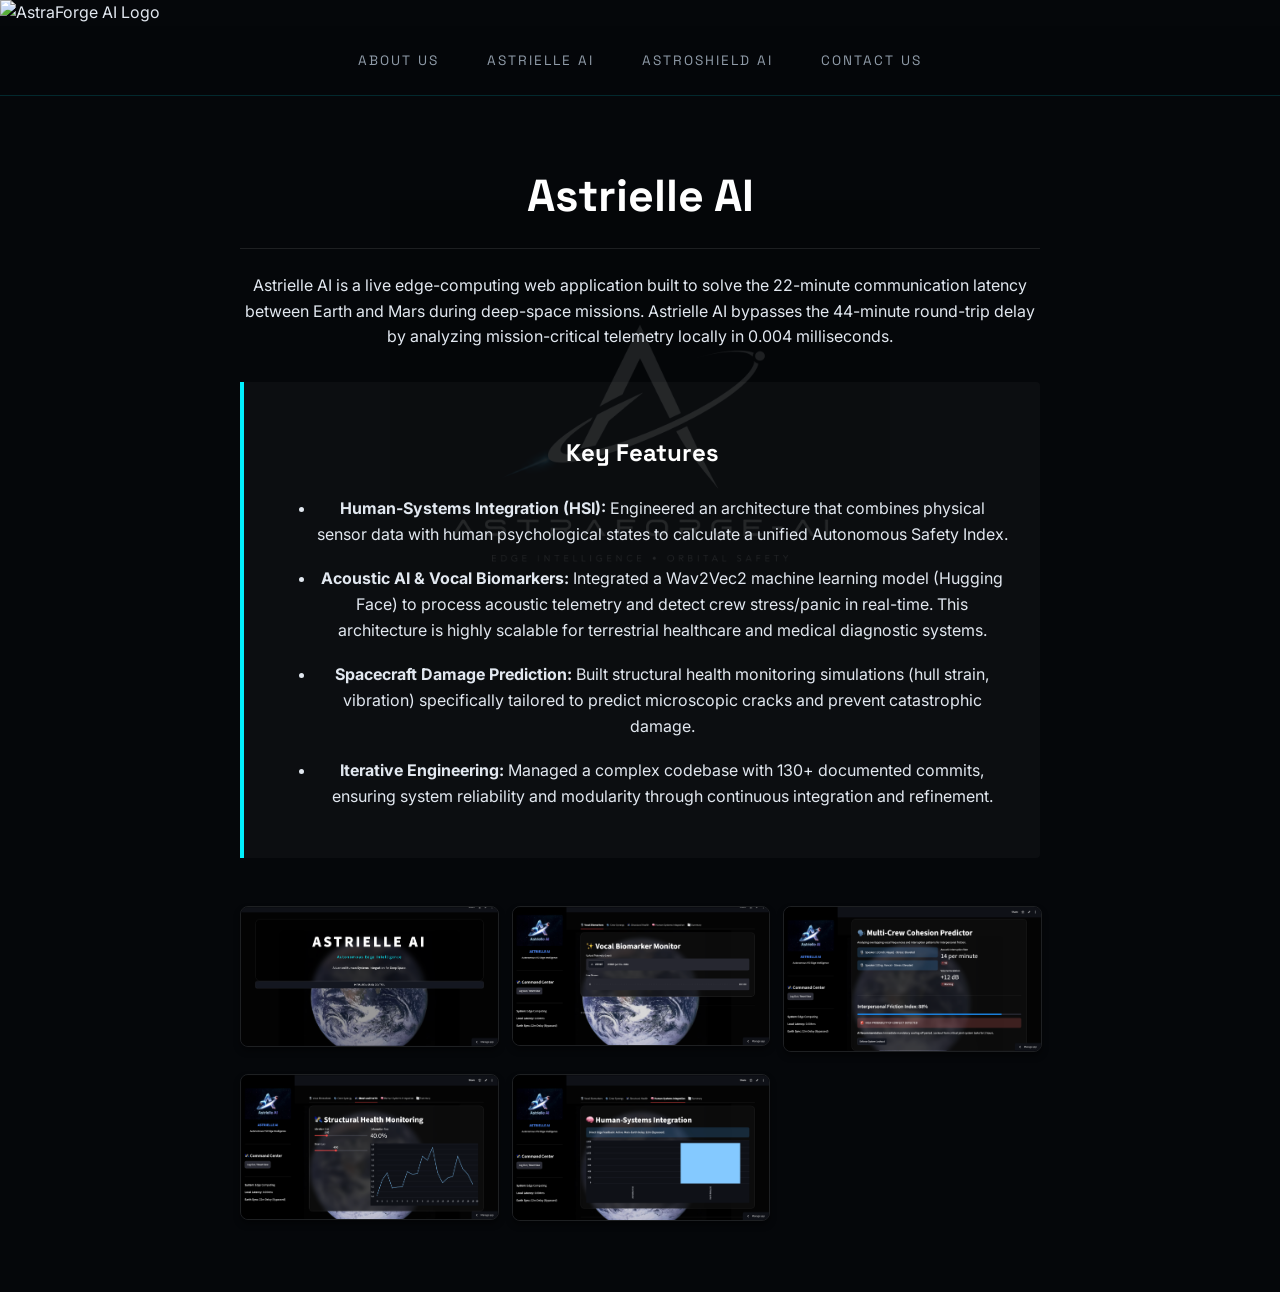
==== astrielle.html @ b89b4f50 "Add logo image to astrielle.html" ====
<!DOCTYPE html>
<html lang="en">
<head>
    <meta charset="UTF-8">
    <meta name="viewport" content="width=device-width, initial-scale=1.0">
    <title>Astrielle AI | AstraForge</title>
    <link rel="stylesheet" href="style.css?v=11">
    <link rel="icon" type="image/png" href="favicon.png">
</head>
<body>
<div class="top-logo-wrapper">
    <img src="name.png" alt="AstraForge AI Logo" class="top-logo">
</div>
    <nav>
        <a href="index.html">About Us</a>
        <a href="astrielle.html">Astrielle AI</a>
        <a href="astroshield.html">AstroShield AI</a>
        <a href="contact.html">Contact Us</a>
    </nav>

    <div class="container">
        <h1>Astrielle AI</h1>
        <p>Astrielle AI is a live edge-computing web application built to solve the 22-minute communication latency between Earth and Mars during deep-space missions. Astrielle AI bypasses the 44-minute round-trip delay by analyzing mission-critical telemetry locally in 0.004 milliseconds.</p>

        <div class="tech-box">
            <h2>Key Features</h2>
            <ul>
                <li><strong>Human-Systems Integration (HSI):</strong> Engineered an architecture that combines physical sensor data with human psychological states to calculate a unified Autonomous Safety Index.</li>
                <li><strong>Acoustic AI & Vocal Biomarkers:</strong> Integrated a Wav2Vec2 machine learning model (Hugging Face) to process acoustic telemetry and detect crew stress/panic in real-time. This architecture is highly scalable for terrestrial healthcare and medical diagnostic systems.</li>
                <li><strong>Spacecraft Damage Prediction:</strong> Built structural health monitoring simulations (hull strain, vibration) specifically tailored to predict microscopic cracks and prevent catastrophic damage.</li>
                <li><strong>Iterative Engineering:</strong> Managed a complex codebase with 130+ documented commits, ensuring system reliability and modularity through continuous integration and refinement.</li>
            </ul>
        </div>

        <div class="image-gallery">
            <a href="a1.png" target="_blank"><img src="a1.png" alt="Astrielle AI Milestone 1"></a>
            <a href="a2.png" target="_blank"><img src="a2.png" alt="Astrielle AI Milestone 2"></a>
            <a href="a3.png" target="_blank"><img src="a3.png" alt="Astrielle AI Milestone 3"></a>
            <a href="a4.png" target="_blank"><img src="a4.png" alt="Astrielle AI Milestone 4"></a>
            <a href="a5.png" target="_blank"><img src="a5.png" alt="Astrielle AI Milestone 5"></a>
        </div>
    </div>
</body>
</html>
---- style.css ----
@import url('https://fonts.googleapis.com/css2?family=Inter:wght@300;400;600&family=Space+Grotesk:wght@500;700&display=swap');

:root {
  --bg: #05070A;
  --text: #E2E8F0;
  --accent-cyan: #00F0FF;
  --accent-red: #FF3B30;
}

/* Fix: Apply background to HTML so Body::before can sit on top of it */
html {
  background-color: var(--bg);
  min-height: 100vh;
}

body {
  background-color: transparent; /* Changed from var(--bg) */
  color: var(--text);
  font-family: 'Inter', sans-serif;
  margin: 0;
  padding: 0;
  line-height: 1.6;
  position: relative;
  min-height: 100vh;
}

/* Background Logo Watermark */
body::before {
  content: '';
  position: fixed;
  top: 0;
  left: 0;
  width: 100%;
  height: 100%;
  background-image: url('logo.png');
  background-repeat: no-repeat;
  background-position: center;
  background-size: 500px; 
  opacity: 0.1; /* Slightly increased for visibility */
  z-index: -1;
  pointer-events: none;
}

/* Navigation Bar */
nav {
  background: rgba(5, 7, 10, 0.95);
  padding: 1.5rem 2rem;
  border-bottom: 1px solid rgba(0, 240, 255, 0.15);
  display: flex;
  justify-content: center;
  gap: 3rem;
  position: sticky;
  top: 0;
  z-index: 10;
}

nav a {
  color: #8F9BA8;
  text-decoration: none;
  font-family: 'Space Grotesk', sans-serif;
  text-transform: uppercase;
  font-size: 0.85rem;
  letter-spacing: 2px;
  transition: 0.3s;
}

nav a:hover {
  color: var(--accent-cyan);
}

/* Main Content Container */
/* Update this specific block in your style.css */
.container {
  max-width: 800px;
  margin: 4rem auto; 
  padding: 0 4rem;
  text-align: center; /* This centers the text inside the block */
}

h1, h2 {
  font-family: 'Space Grotesk', sans-serif;
  color: #FFFFFF;
  margin-bottom: 1.5rem;
}

h1 {
  font-size: 2.8rem;
  border-bottom: 1px solid rgba(255,255,255,0.1);
  padding-bottom: 1rem;
}

.tech-box {
  background: rgba(255, 255, 255, 0.03);
  padding: 2rem;
  border-left: 4px solid var(--accent-cyan);
  margin-top: 2rem;
  border-radius: 0 4px 4px 0;
}

.tech-box.red {
  border-left: 4px solid var(--accent-red);
}
/* Image Gallery Style */
.image-gallery {
    display: grid;
    grid-template-columns: repeat(auto-fit, minmax(250px, 1fr));
    gap: 15px;
    margin-top: 3rem;
}

.image-gallery img {
    width: 100%;
    height: auto;
    border-radius: 8px;
    box-shadow: 0 4px 6px rgba(0, 0, 0, 0.4);
    border: 1px solid rgba(255, 255, 255, 0.1);
}
/* Add this to your style.css */
.image-gallery img {
    cursor: zoom-in;
    transition: transform 0.2s; /* adds a nice hover effect */
}

.image-gallery img:hover {
    transform: scale(1.02); /* slight zoom on hover */
}
/* Add spacing between list items in the tech box */
.tech-box ul li {
    margin-bottom: 1.2rem; /* This creates the space between the dots */
}

/* This keeps the bottom of the box tidy by not adding space after the final dot */
.tech-box ul li:last-child {
    margin-bottom: 0; 
}
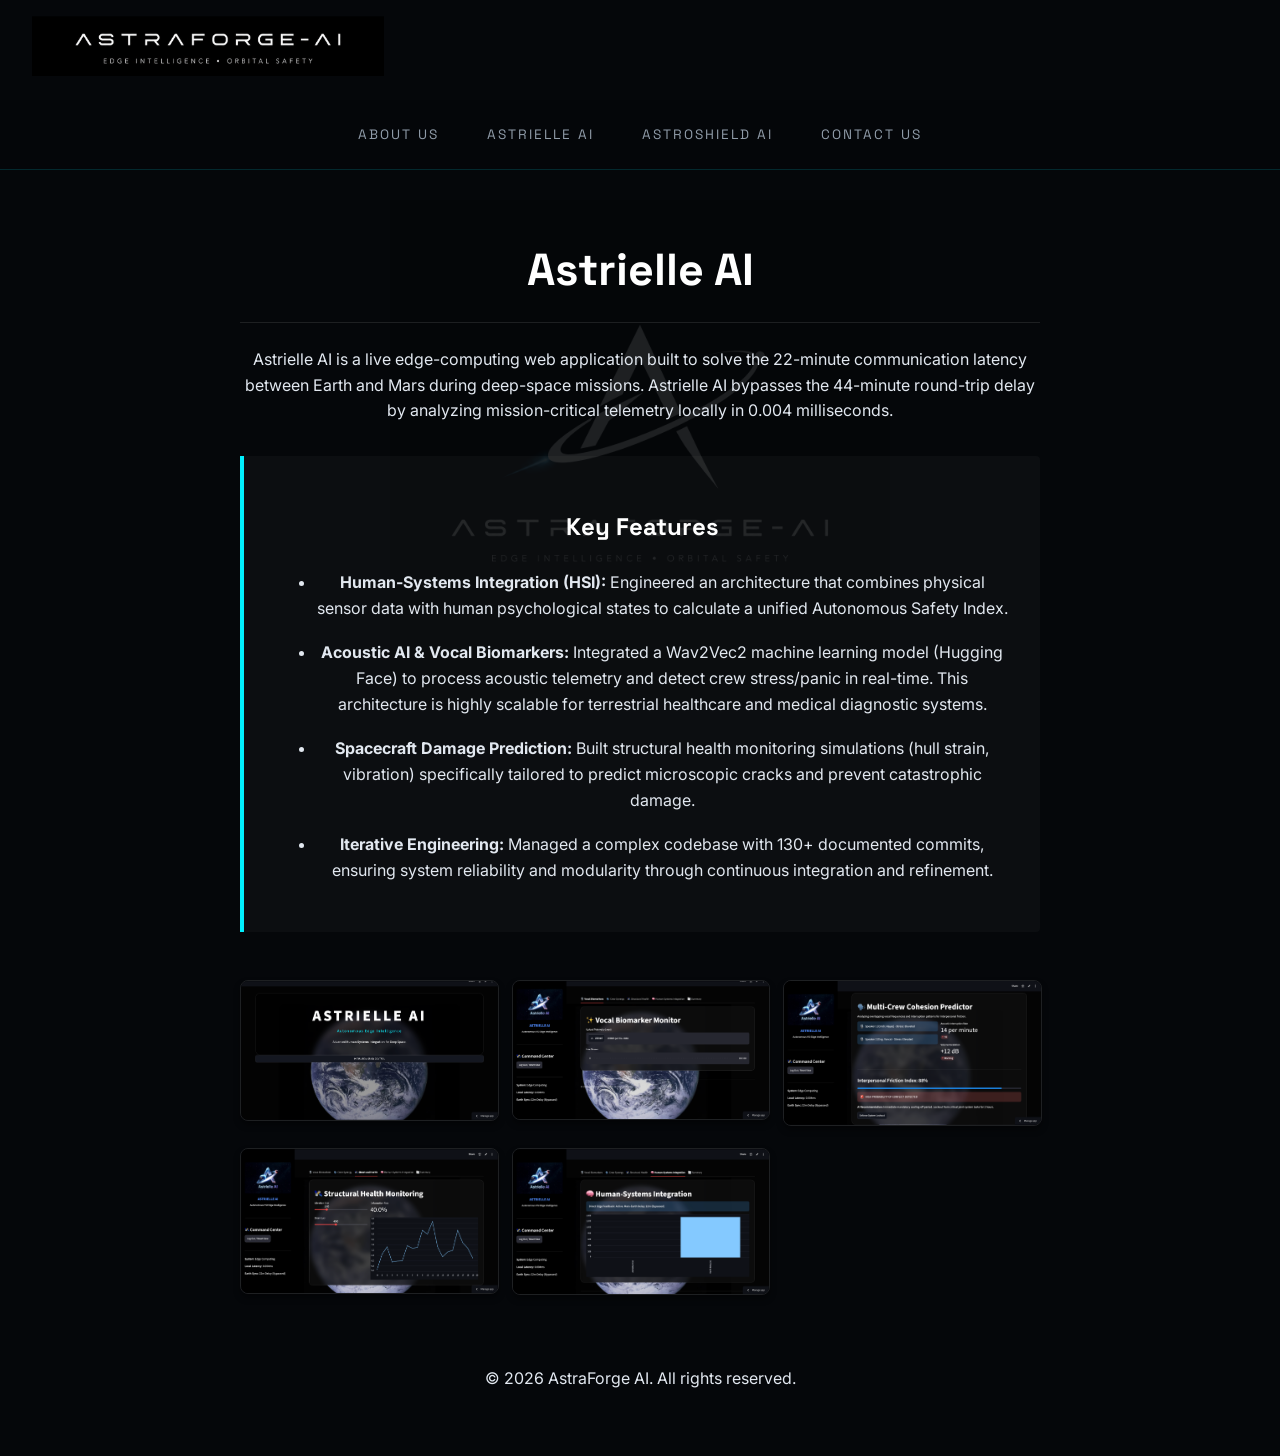
==== commit 2ce3ee92: "Update astrielle.html" ====
--- a/astrielle.html
+++ b/astrielle.html
@@ -40,5 +40,10 @@
             <a href="a5.png" target="_blank"><img src="a5.png" alt="Astrielle AI Milestone 5"></a>
         </div>
     </div>
+    <footer>
+    <div class="container">
+        <p>&copy; 2026 AstraForge AI. All rights reserved.</p>
+    </div>
+</footer>
 </body>
 </html>
--- a/style.css
+++ b/style.css
@@ -133,3 +133,13 @@
 .tech-box ul li:last-child {
     margin-bottom: 0; 
 }
+/* Styling for the logo container and image */
+.top-logo-wrapper {
+    padding: 1rem 2rem; /* Add some space around the logo */
+}
+
+.top-logo {
+    width: auto; /* Allow standard resizing, mention to adjust width/height for exact fit */
+    height: 60px; /* Example height, mention user adjustment */
+    max-width: 100%; /* Ensure standard scaling on smaller screens */
+}
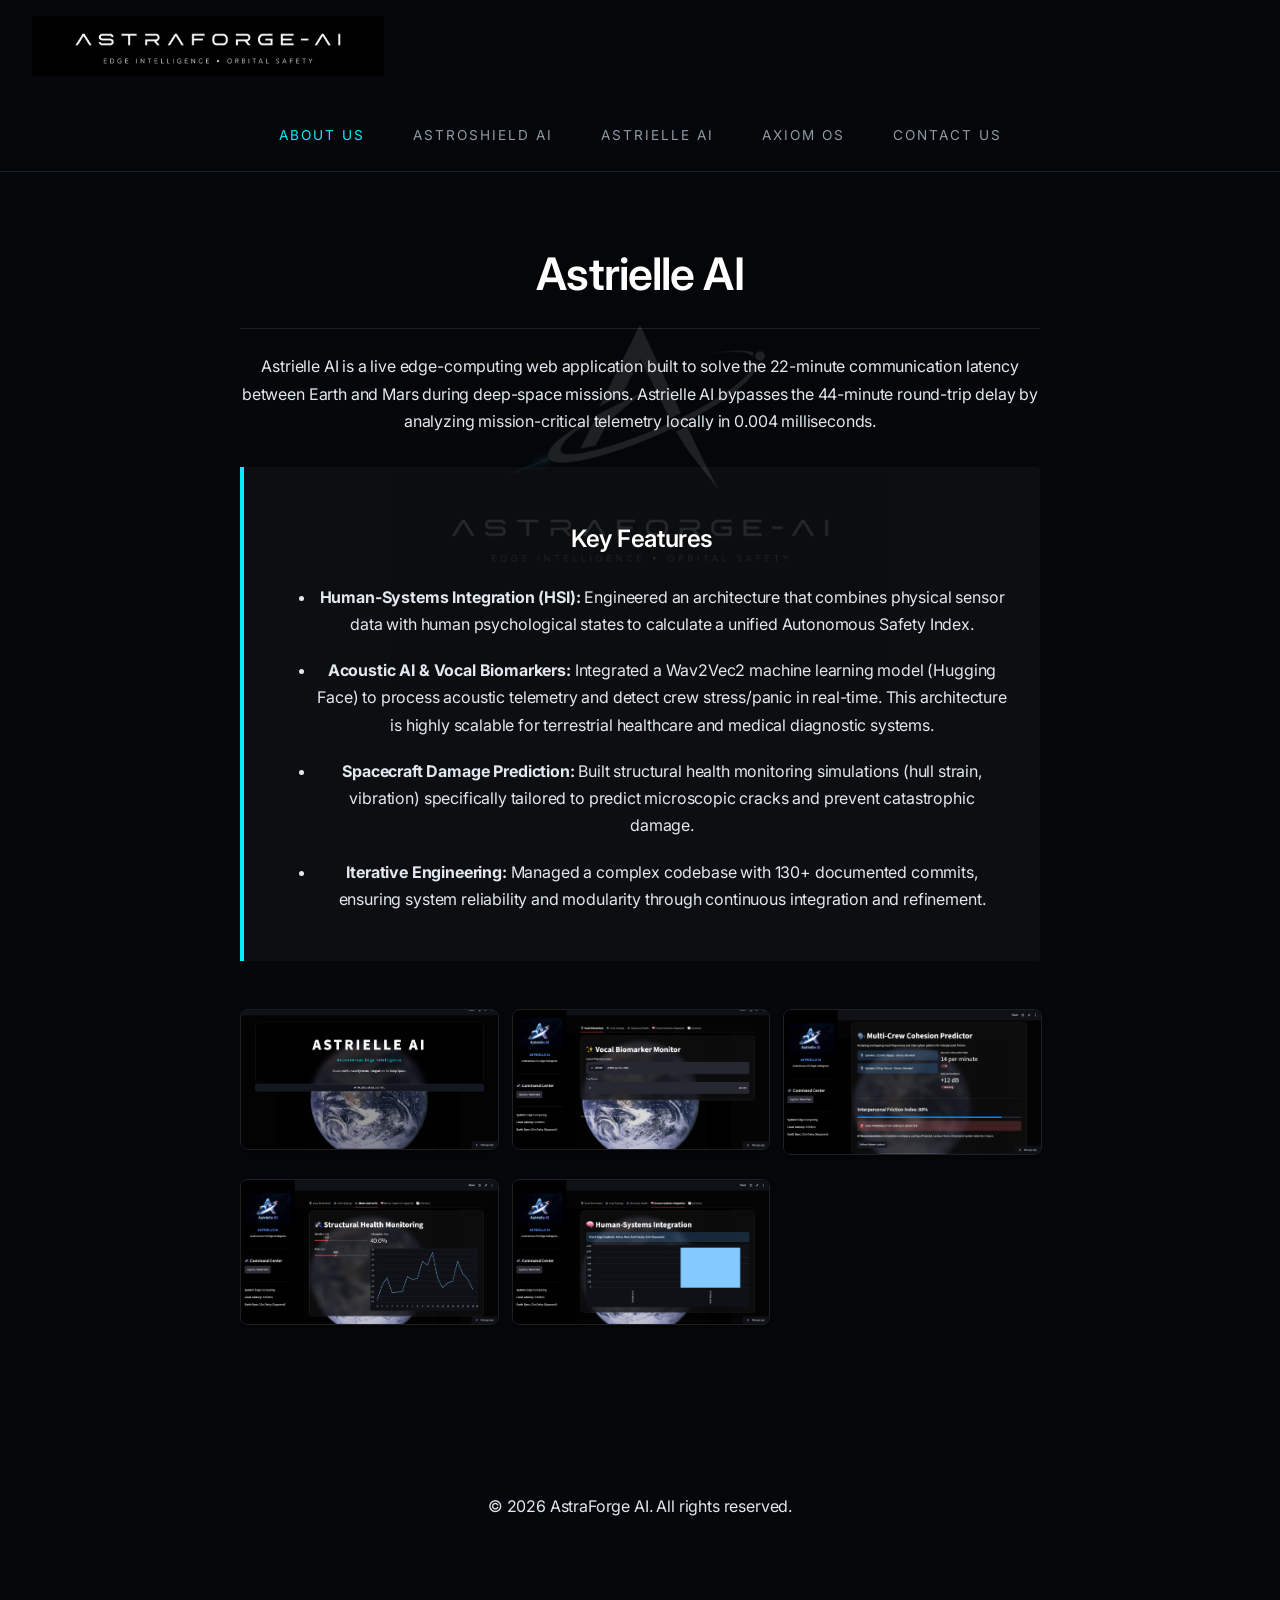
==== commit 28d7e743: "Update astrielle.html" ====
--- a/astrielle.html
+++ b/astrielle.html
@@ -11,10 +11,11 @@
 <div class="top-logo-wrapper">
     <img src="name.png" alt="AstraForge AI Logo" class="top-logo">
 </div>
-    <nav>
-        <a href="index.html">About Us</a>
+   <nav>
+        <a href="index.html" style="color: var(--accent-cyan);">About Us</a>
+        <a href="astroshield.html">AstroShield AI</a>
         <a href="astrielle.html">Astrielle AI</a>
-        <a href="astroshield.html">AstroShield AI</a>
+        <a href="axiom-os.html">Axiom OS</a>
         <a href="contact.html">Contact Us</a>
     </nav>
 
--- a/style.css
+++ b/style.css
@@ -1,4 +1,4 @@
-@import url('https://fonts.googleapis.com/css2?family=Inter:wght@300;400;600&family=Space+Grotesk:wght@500;700&display=swap');
+@import url('https://fonts.googleapis.com/css2?family=Inter:wght@300;400;500;600;700&display=swap');
 
 :root {
   --bg: #05070A;
@@ -7,21 +7,24 @@
   --accent-red: #FF3B30;
 }
 
-/* Fix: Apply background to HTML so Body::before can sit on top of it */
 html {
   background-color: var(--bg);
   min-height: 100vh;
 }
 
 body {
-  background-color: transparent; /* Changed from var(--bg) */
+  background-color: transparent;
   color: var(--text);
-  font-family: 'Inter', sans-serif;
+  /* The ultimate sleek, modern sans-serif font stack */
+  font-family: 'Inter', -apple-system, BlinkMacSystemFont, "Segoe UI", Roboto, Helvetica, Arial, sans-serif;
   margin: 0;
   padding: 0;
-  line-height: 1.6;
+  line-height: 1.7;          /* Matches the spacious line spacing in the SpaceX quote */
+  letter-spacing: -0.01em;    /* Gives it that premium, sleek editorial feel */
   position: relative;
   min-height: 100vh;
+  -webkit-font-smoothing: antialiased; /* Makes the text look ultra-sharp on dark backgrounds */
+  -moz-osx-font-smoothing: grayscale;
 }
 
 /* Background Logo Watermark */
@@ -57,7 +60,7 @@
 nav a {
   color: #8F9BA8;
   text-decoration: none;
-  font-family: 'Space Grotesk', sans-serif;
+  font-family: 'Inter', sans-serif; /* Updated to clean SpaceX style */
   text-transform: uppercase;
   font-size: 0.85rem;
   letter-spacing: 2px;
@@ -69,7 +72,6 @@
 }
 
 /* Main Content Container */
-/* Update this specific block in your style.css */
 .container {
   max-width: 800px;
   margin: 4rem auto; 
@@ -78,7 +80,9 @@
 }
 
 h1, h2 {
-  font-family: 'Space Grotesk', sans-serif;
+  font-family: 'Inter', -apple-system, BlinkMacSystemFont, sans-serif; /* Updated to clean SpaceX style */
+  font-weight: 600;                 /* Solid, structural weight */
+  letter-spacing: -0.02em;          /* Tighter tracking for titles */
   color: #FFFFFF;
   margin-bottom: 1.5rem;
 }
@@ -100,6 +104,7 @@
 .tech-box.red {
   border-left: 4px solid var(--accent-red);
 }
+
 /* Image Gallery Style */
 .image-gallery {
     display: grid;
@@ -114,9 +119,6 @@
     border-radius: 8px;
     box-shadow: 0 4px 6px rgba(0, 0, 0, 0.4);
     border: 1px solid rgba(255, 255, 255, 0.1);
-}
-/* Add this to your style.css */
-.image-gallery img {
     cursor: zoom-in;
     transition: transform 0.2s; /* adds a nice hover effect */
 }
@@ -124,6 +126,7 @@
 .image-gallery img:hover {
     transform: scale(1.02); /* slight zoom on hover */
 }
+
 /* Add spacing between list items in the tech box */
 .tech-box ul li {
     margin-bottom: 1.2rem; /* This creates the space between the dots */
@@ -133,13 +136,19 @@
 .tech-box ul li:last-child {
     margin-bottom: 0; 
 }
+
 /* Styling for the logo container and image */
 .top-logo-wrapper {
     padding: 1rem 2rem; /* Add some space around the logo */
 }
 
 .top-logo {
-    width: auto; /* Allow standard resizing, mention to adjust width/height for exact fit */
-    height: 60px; /* Example height, mention user adjustment */
+    width: auto; /* Allow standard resizing */
+    height: 60px; /* Precise layout control */
     max-width: 100%; /* Ensure standard scaling on smaller screens */
 }
+
+/* Styling for the website footer */
+footer {
+    padding: 2rem 0; /* Add standard vertical spacing */
+}
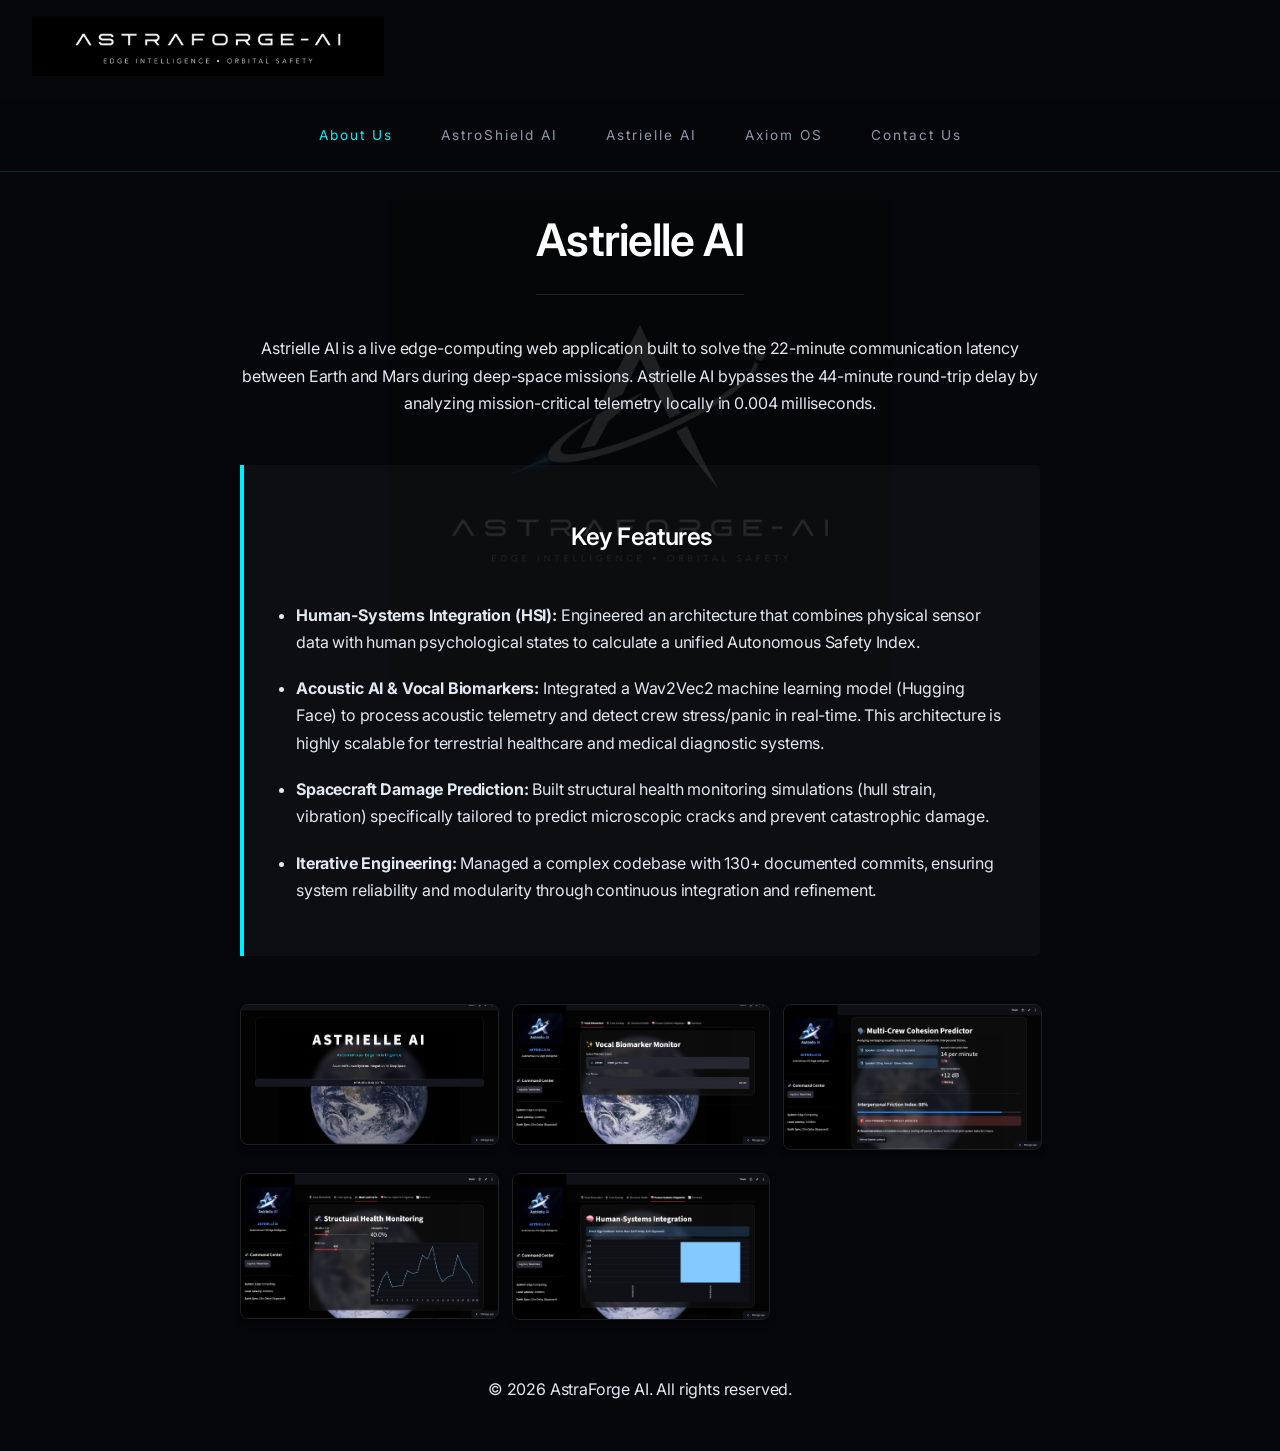
==== commit a4280f21: "Update astrielle.html" ====
--- a/astrielle.html
+++ b/astrielle.html
@@ -4,7 +4,7 @@
     <meta charset="UTF-8">
     <meta name="viewport" content="width=device-width, initial-scale=1.0">
     <title>Astrielle AI | AstraForge</title>
-    <link rel="stylesheet" href="style.css?v=11">
+    <link rel="stylesheet" href="style.css?v=12">
     <link rel="icon" type="image/png" href="favicon.png">
 </head>
 <body>
--- a/style.css
+++ b/style.css
@@ -60,8 +60,8 @@
 nav a {
   color: #8F9BA8;
   text-decoration: none;
-  font-family: 'Inter', sans-serif; /* Updated to clean SpaceX style */
-  text-transform: uppercase;
+  font-family: 'Inter', sans-serif; 
+  text-transform: none;
   font-size: 0.85rem;
   letter-spacing: 2px;
   transition: 0.3s;
@@ -71,14 +71,32 @@
   color: var(--accent-cyan);
 }
 
-/* Main Content Container */
+/* 1. Ensure the parent container centers everything inside it */
 .container {
-  max-width: 800px;
-  margin: 4rem auto; 
-  padding: 0 4rem;
-  text-align: center; /* This centers the text inside the block */
+    text-align: center;
 }
 
+/* Center everything inside the container */
+.container {
+    display: flex;
+    flex-direction: column; /* Stacks items vertically */
+    align-items: center;    /* Centers items horizontally */
+    text-align: center;     /* Ensures text elements are centered */
+    max-width: 800px;       /* Keeps it looking good on wide screens */
+    margin: 0 auto;         /* Centers the container itself on the page */
+}
+
+/* Ensure the list stays left-aligned *within* its centered block */
+.container ul {
+    text-align: left;
+    display: inline-block;
+    padding-left: 20px;
+    margin: 20px 0;
+}
+/* Optional: Add space between bullets */
+.container li {
+    margin-bottom: 10px;
+}
 h1, h2 {
   font-family: 'Inter', -apple-system, BlinkMacSystemFont, sans-serif; /* Updated to clean SpaceX style */
   font-weight: 600;                 /* Solid, structural weight */
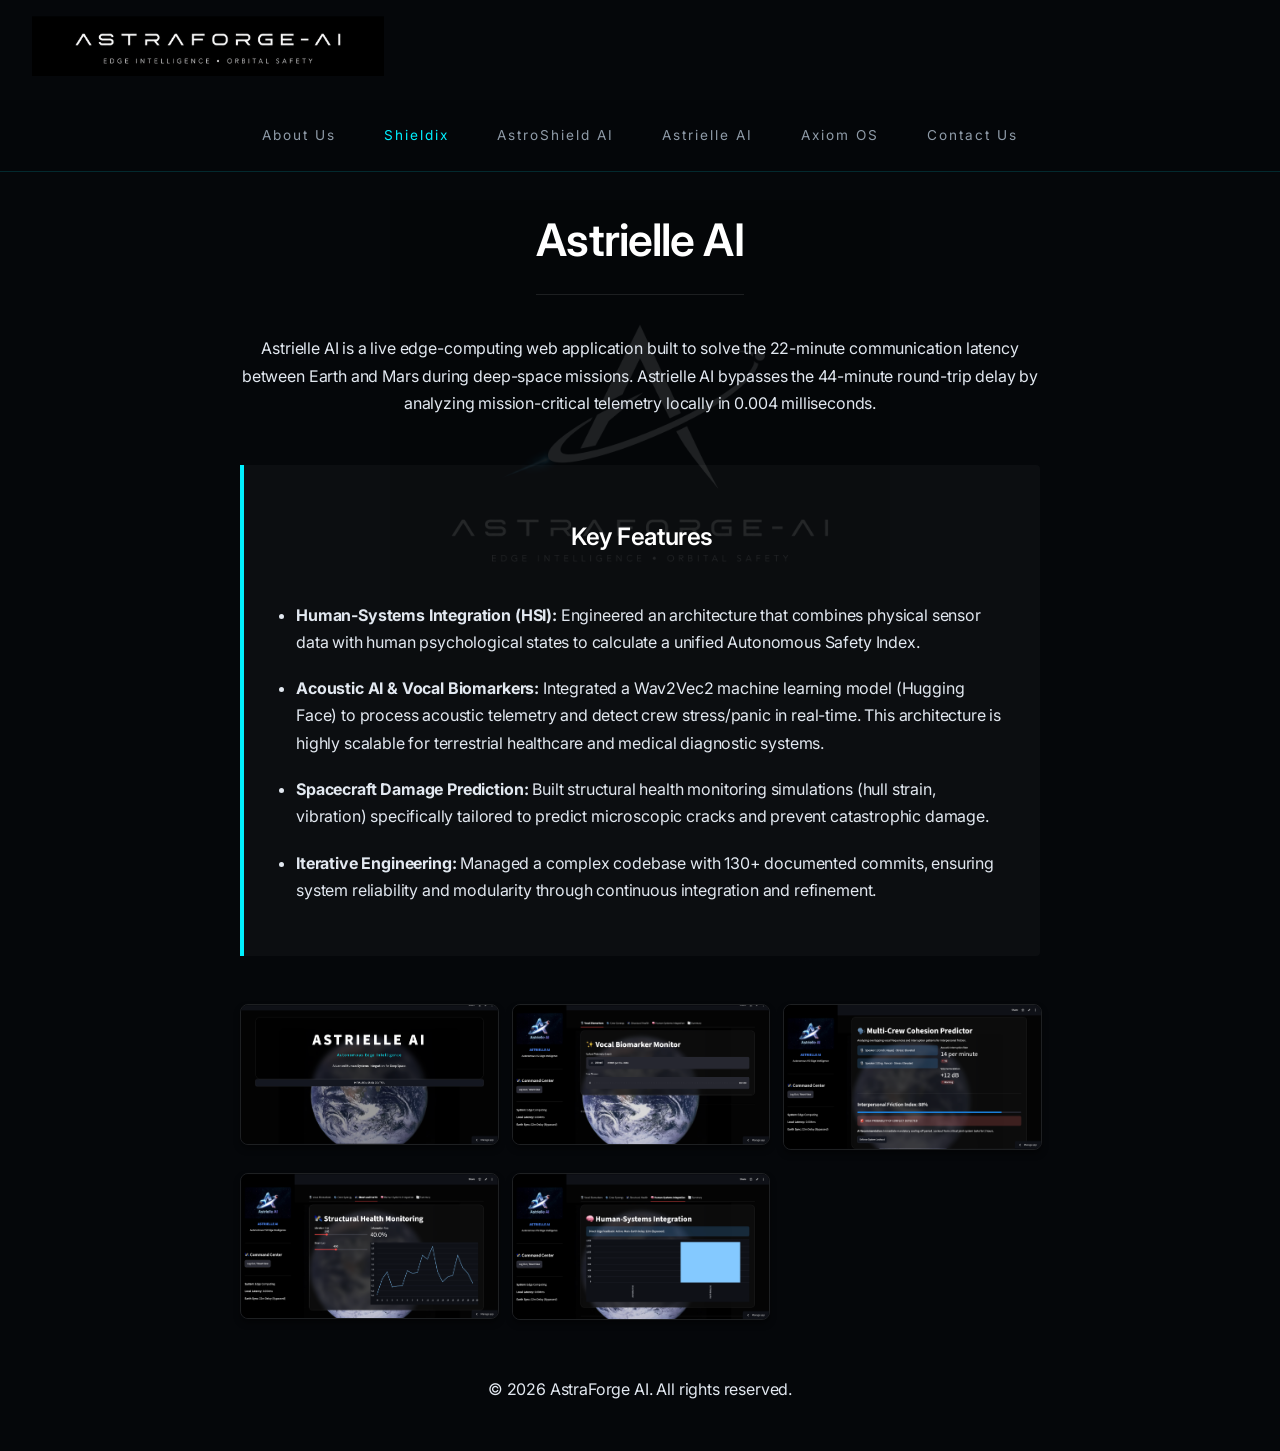
==== commit cd039cdf: "Update astrielle.html" ====
--- a/astrielle.html
+++ b/astrielle.html
@@ -12,7 +12,8 @@
     <img src="name.png" alt="AstraForge AI Logo" class="top-logo">
 </div>
    <nav>
-        <a href="index.html" style="color: var(--accent-cyan);">About Us</a>
+        <a href="index.html">About Us</a>
+        <a href="shieldix.html" style="color: var(--accent-cyan);">Shieldix</a>
         <a href="astroshield.html">AstroShield AI</a>
         <a href="astrielle.html">Astrielle AI</a>
         <a href="axiom-os.html">Axiom OS</a>
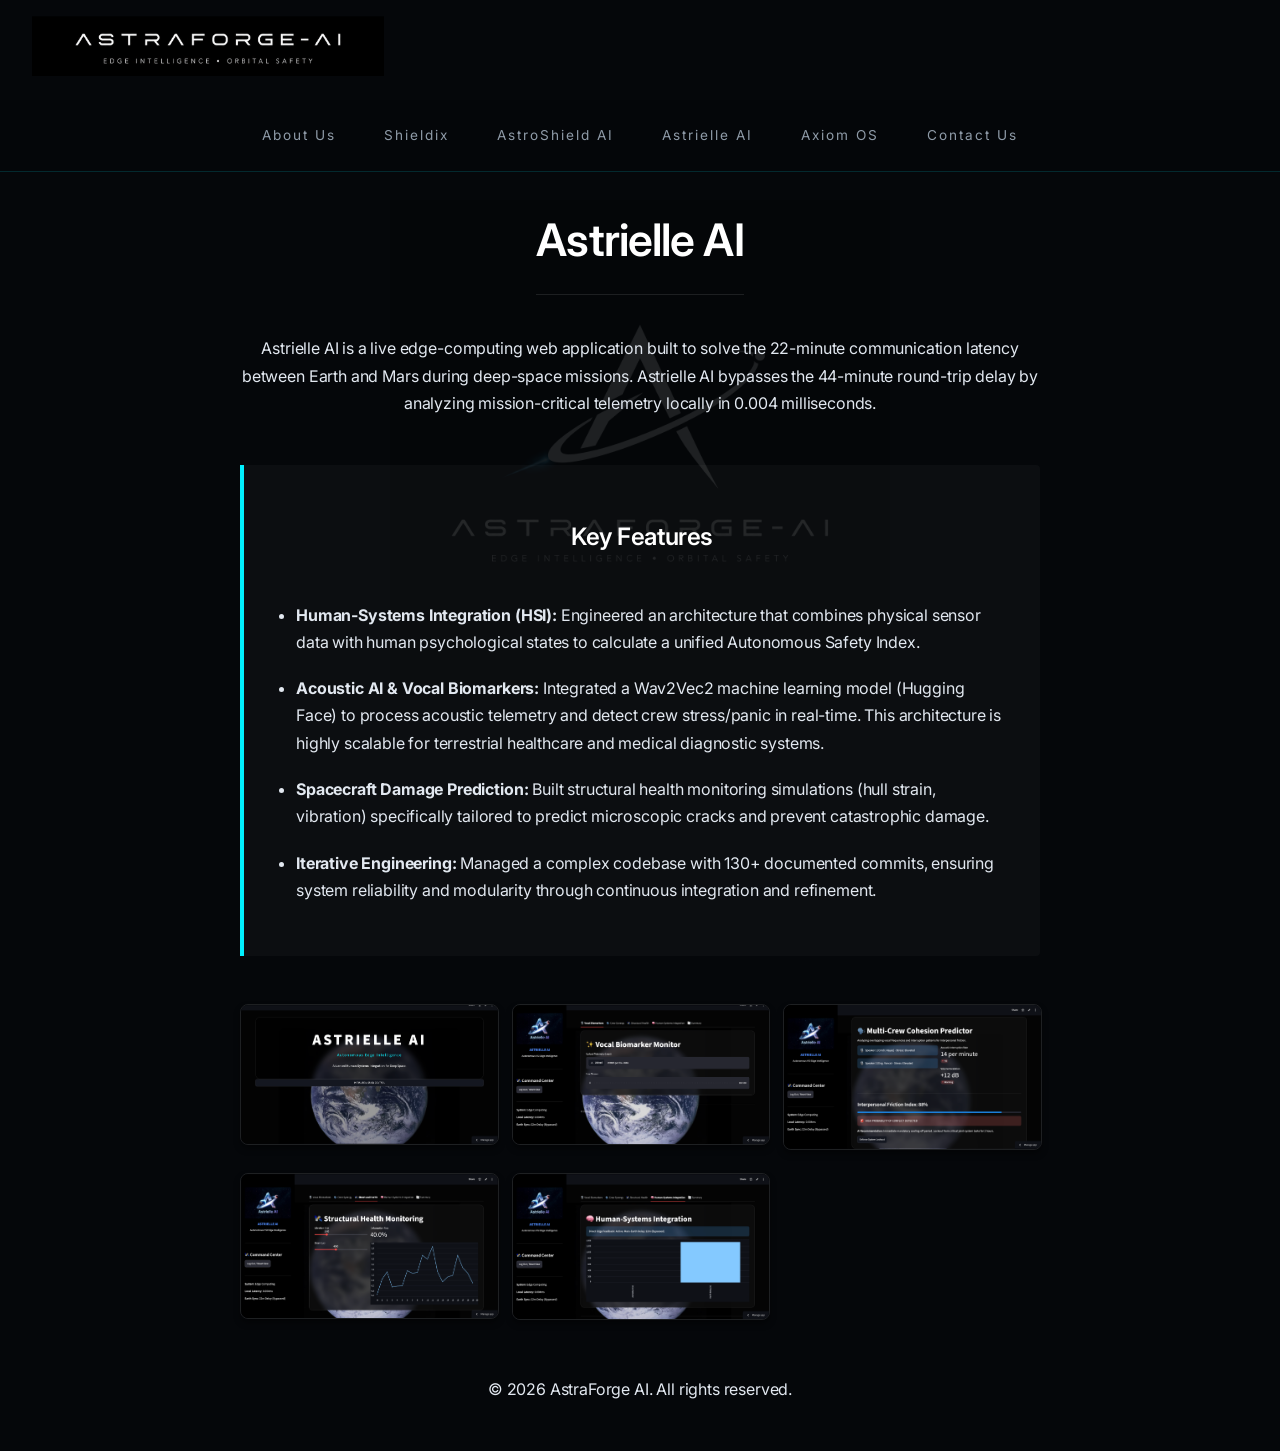
==== commit 00220bf6: "Update astrielle.html" ====
--- a/astrielle.html
+++ b/astrielle.html
@@ -4,7 +4,7 @@
     <meta charset="UTF-8">
     <meta name="viewport" content="width=device-width, initial-scale=1.0">
     <title>Astrielle AI | AstraForge</title>
-    <link rel="stylesheet" href="style.css?v=12">
+    <link rel="stylesheet" href="style.css?v=13">
     <link rel="icon" type="image/png" href="favicon.png">
 </head>
 <body>
@@ -13,7 +13,7 @@
 </div>
    <nav>
         <a href="index.html">About Us</a>
-        <a href="shieldix.html" style="color: var(--accent-cyan);">Shieldix</a>
+        <a href="shieldix.html">Shieldix</a>
         <a href="astroshield.html">AstroShield AI</a>
         <a href="astrielle.html">Astrielle AI</a>
         <a href="axiom-os.html">Axiom OS</a>
